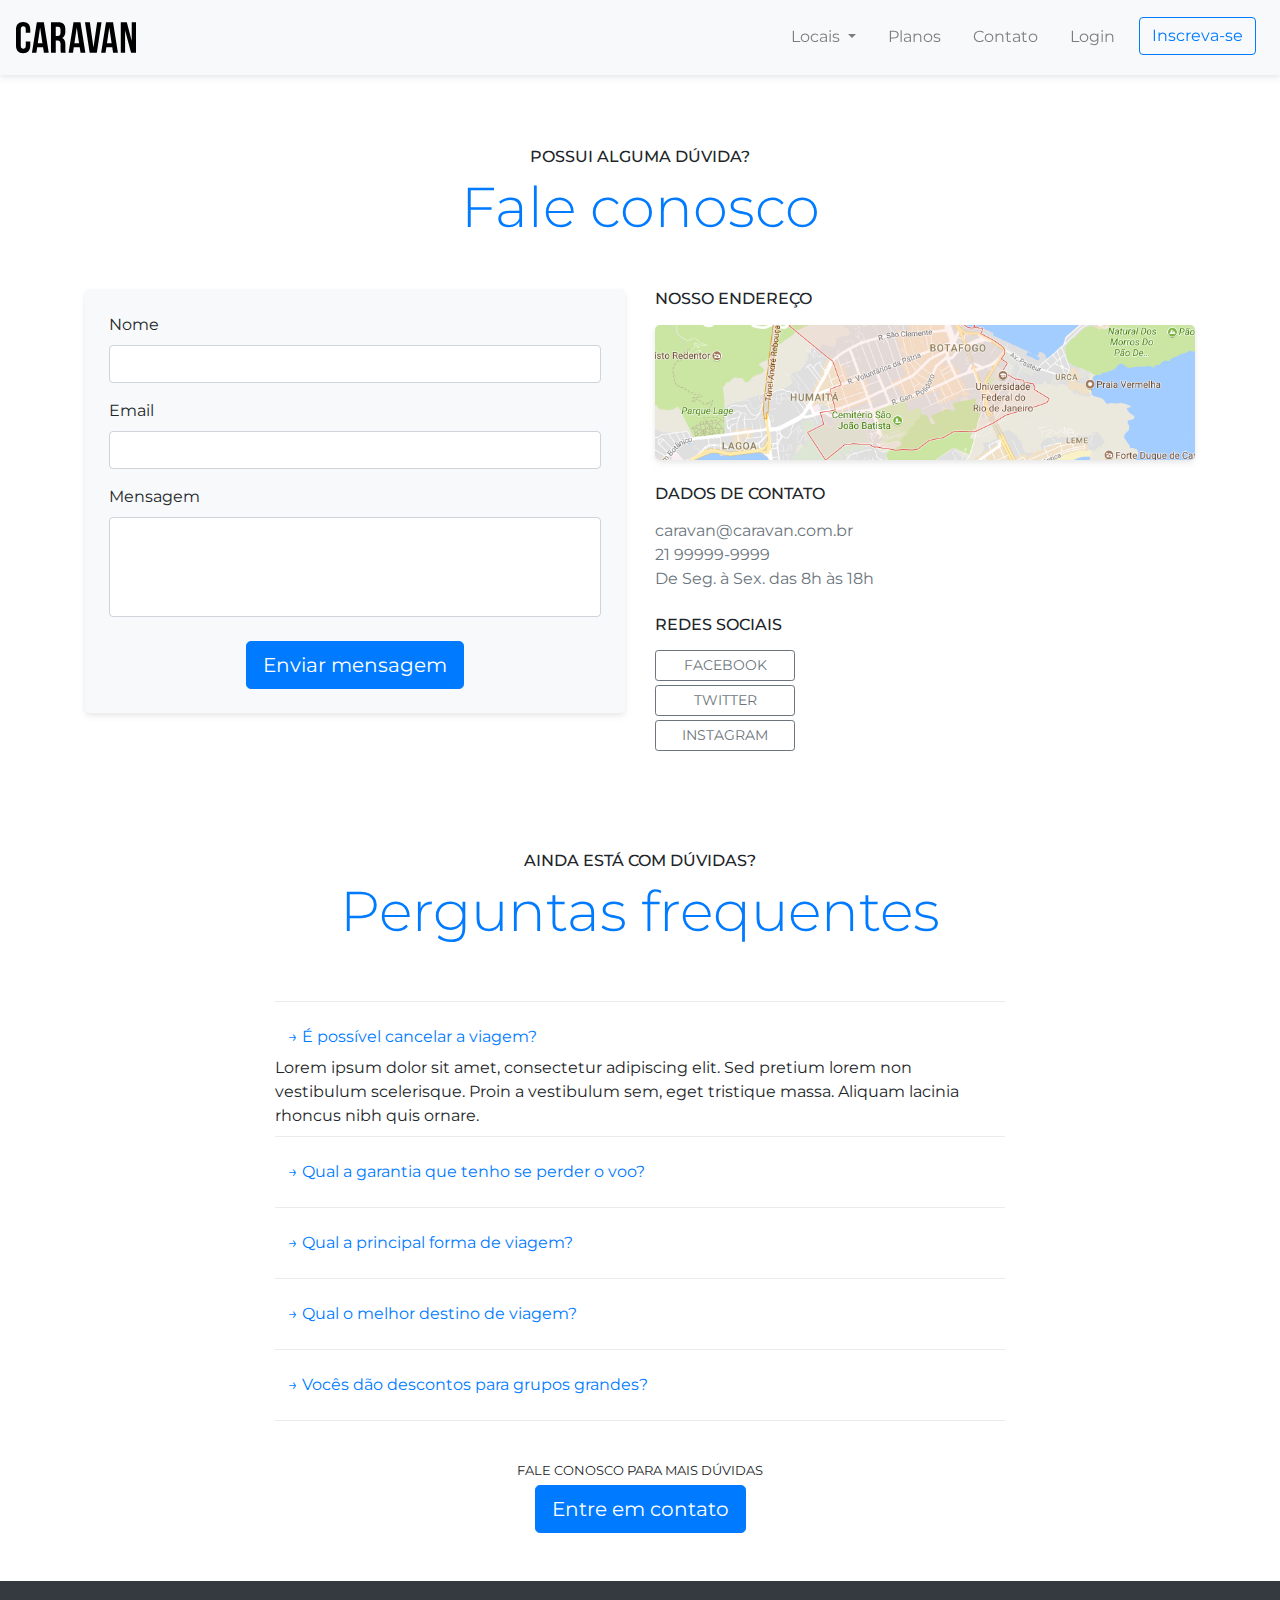
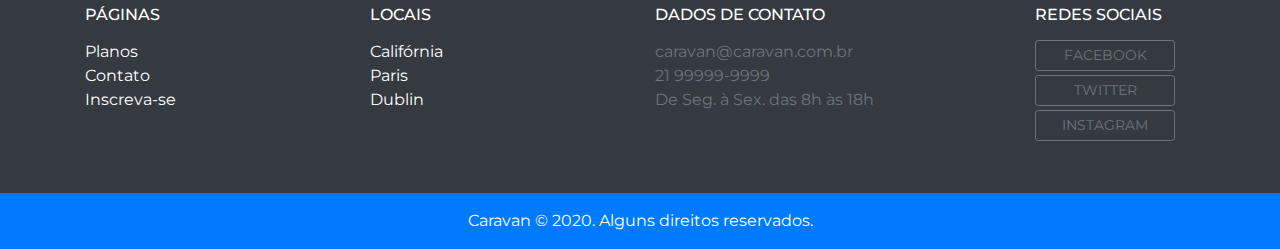
==== contato.html @ 81d550d7 "contact form" ====
<!DOCTYPE html>
<html lang="pt-br">
    <head>

        <meta name="viewport" content="width=device-width, initial-scale=1, shrink-to-fit=no">
        <meta charset="utf-8">

        <title>Caravan</title>

        <link rel="stylesheet" href="css/bootstrap.css">
        <link rel="stylesheet" href="css/style.css">

        <link href="https://fonts.googleapis.com/css?family=Lato|Montserrat&display=swap" rel="stylesheet">

    </head>
    <body>

      <!-- Modal -->
      <div class="modal fade" id="modalLogin" tabindex="-1" role="dialog" aria-labelledby="modalLoginTitulo" aria-hidden="true">
        <div class="modal-dialog" role="document">
          <div class="modal-content">
            <div class="modal-header">
              <h5 class="modal-title" id="modalLoginTitulo">Entre na sua conta</h5>
              <button type="button" class="close" data-dismiss="modal" aria-label="Close">
                <span aria-hidden="true">&times;</span>
              </button>
            </div>
            <div class="modal-body">
              <form type=submit>
                <div class="form-group">
                  <label for= "#email">Email</label>
                  <input type="email" class="form-control" id="email">
                </div>
                <div class="form-group">
                  <label for= "#senha">Senha</label>
                  <input type="password" class="form-control" id="senha">
                </div>
                
                <button type="submit" class="btn btn-primary">Entrar na conta</button>

                <small class="form-text text-muted">
                  Esqueceu a senha?
                  <a href="#">Clique aqui.</a>
                </small>
              </form>
            </div>
          </div>
        </div>
      </div>
      <!-- Fecha Modal -->
        
        <nav class="navbar navbar-expand-md navbar-light bg-light fixed-top py-3 box-shadow"> 
            <a href="index.html" class="navbar-brand">
                <img src="img/caravan.svg" alt="Caravan">
            </a>

            <button class="navbar-toggler" type="button" data-toggle="collapse" data-target="#navbarSupportedContent" aria-controls="navbarSupportedContent" aria-expanded="false" aria-label="Toggle navigation">
                <span class="navbar-toggler-icon"></span>
            </button>

            <div class="collapse navbar-collapse" id="navbarSupportedContent">
                <ul class="navbar-nav ml-auto">
                    <li class="nav-item dropdown">

                        <a class="nav-link dropdown-toggle mx-2" href="#" id="navbarDropdown" role="button" data-toggle="dropdown" aria-haspopup="true" aria-expanded="false">
                            Locais
                        </a>

                        <div class="dropdown-menu" aria-labelledby="navbarDropdown">
                            <a class="dropdown-item" href="local.html">Califórnia</a>
                            <a class="dropdown-item" href="local.html">Paris</a>
                            <a class="dropdown-item" href="local.html">Dublin</a>
                        </div>
                    </li>

                    <li class="nav-item">
                        <a class="nav-link mx-2" href="planos.html">Planos</a>
                    </li>

                    <li class="nav-item">
                        <a class="nav-link mx-2" href="contato.html">Contato</a>
                    </li>

                    <li class="nav-item">
                        <a class="nav-link mx-2" data-toggle="modal" data-target="#modalLogin">Login</a>
                    </li>

                    <li class="nav-item">
                        <a class="btn btn-outline-primary mx-2" href="inscricao.html">Inscreva-se</a>
                    </li>
                </ul>
            </div>

        </nav>


        <section class="container py-4">
            <div class="my-5  text-center">
                <span class="h6 d-block">POSSUI ALGUMA DÚVIDA?</span>
                <h1 class="display-4 text-primary">Fale conosco</h1>
            </div>  

            <div class="row">
                <div class="col-md">
                    <form class="bg-light rounded-lg p-4 box-shadow mb-5">
                        
                        <div class="form-group">
                            <label for="inputNome">Nome</label>
                            <input type="text" class="form-control" id="inputNome">
                        </div>

                        <div class="form-group">
                          <label for="inputEmail">Email</label>
                          <input type="email" class="form-control" id="inputEmail">
                        </div>

                        <div class="form-group">
                            <label for="inputMsg">Mensagem</label>
                            <textarea type="text" class="form-control" id="inputMsg"></textarea>
                        </div>

                        <div class="row mt-4 text-center">
                            <div class="col">
                                <a href="inscricao.html" class="btn btn-primary btn-lg">Enviar mensagem</a>
                            </div>
                        </div>
                      </form>
                </div>
                <div class="col-md">
                    <h2 class="h6 pb-2">NOSSO ENDEREÇO</h2>

                    <a href="#">
                        <img src="img/mapa.png" class="img-fluid rounded-lg box-shadow mb-4" alt="Mapa">
                    </a>

                    <h2 class="h6 pb-2">DADOS DE CONTATO</h2>
                    <ul class="list-unstyled pb-2 text-secondary">
                        <li>caravan@caravan.com.br</li>
                        <li>21 99999-9999</li>
                        <li>De Seg. à Sex. das 8h às 18h</li>
                    </ul>

                    <h2 class="h6 pb-2">REDES SOCIAIS</h2>

                    <ul class="list-unstyled pb-2">
                        <li>
                            <a class="btn btn-outline-secondary btn-block btn-sm mb-1 botao" href="#">FACEBOOK</a>
                        </li>
                        <li>
                            <a class="btn btn-outline-secondary btn-block btn-sm mb-1 botao" href="#">TWITTER</a>
                        </li>
                        <li>
                            <a class="btn btn-outline-secondary btn-block btn-sm mb-1 botao" href="#">INSTAGRAM</a>
                        </li>
                    </ul>

                </div>
            </div>
        </section>


        <section class="container">
            <div class="my-5  text-center">
                <span class="h6 d-block">AINDA ESTÁ COM DÚVIDAS?</span>
                <h2 class="display-4 text-primary">Perguntas frequentes</h2>
            </div>  

            <div class="row justify-content-center">

                <div class="col-md-8" id="perguntasFrequentes">
                    <div class="dropdown-divider"></div>

                    <div class="pergunta py-2">
                      <div class="pergunta-header" id="p1">
                        <h5 class="mb-0">
                          <button class="btn btn-link" data-toggle="collapse" data-target="#txt1" aria-expanded="true" aria-controls="txt1">
                            → É possível cancelar a viagem?
                          </button>
                        </h5>
                      </div>                      
                      <div id="txt1" class="collapse show" aria-labelledby="p1" data-parent="#perguntasFrequentes">
                        <div class="pergunta-body">
                            Lorem ipsum dolor sit amet, consectetur adipiscing elit. Sed pretium lorem non vestibulum scelerisque. Proin a vestibulum sem, eget tristique massa. Aliquam lacinia rhoncus nibh quis ornare. 
                      </div>
                    </div>

                    <div class="dropdown-divider"></div>

                    <div class="pergunta py-2">
                      <div class="pergunta-header" id="p2">
                        <h5 class="mb-0">
                          <button class="btn btn-link collapsed" data-toggle="collapse" data-target="#txt2" aria-expanded="false" aria-controls="txt2">
                            → Qual a garantia que tenho se perder o voo?
                          </button>
                        </h5>
                      </div>
                      <div id="txt2" class="collapse" aria-labelledby="p2" data-parent="#perguntasFrequentes">
                        <div class="pergunta-body">
                            Lorem ipsum dolor sit amet, consectetur adipiscing elit. Sed pretium lorem non vestibulum scelerisque. Proin a vestibulum sem, eget tristique massa. Aliquam lacinia rhoncus nibh quis ornare. 
                        </div>
                      </div>
                    </div>

                    <div class="dropdown-divider"></div>

                    <div class="pergunta py-2">
                      <div class="pergunta-header" id="p3">
                        <h5 class="mb-0">
                          <button class="btn btn-link collapsed" data-toggle="collapse" data-target="#txt3" aria-expanded="false" aria-controls="txt3">
                            → Qual a principal forma de viagem?
                          </button>
                        </h5>
                      </div>
                      <div id="txt3" class="collapse" aria-labelledby="p3" data-parent="#perguntasFrequentes">
                        <div class="pergunta-body">
                            Lorem ipsum dolor sit amet, consectetur adipiscing elit. Sed pretium lorem non vestibulum scelerisque. Proin a vestibulum sem, eget tristique massa. Aliquam lacinia rhoncus nibh quis ornare. 
                        </div>
                      </div>
                    </div>

                    <div class="dropdown-divider"></div>

                    <div class="pergunta py-2">
                        <div class="pergunta-header" id="p4">
                          <h5 class="mb-0">
                            <button class="btn btn-link collapsed" data-toggle="collapse" data-target="#txt4" aria-expanded="false" aria-controls="txt4">
                                → Qual o melhor destino de viagem?
                            </button>
                          </h5>
                        </div>
                        <div id="txt4" class="collapse" aria-labelledby="p4" data-parent="#perguntasFrequentes">
                          <div class="pergunta-body">
                            Lorem ipsum dolor sit amet, consectetur adipiscing elit. Sed pretium lorem non vestibulum scelerisque. Proin a vestibulum sem, eget tristique massa. Aliquam lacinia rhoncus nibh quis ornare. 
                          </div>
                        </div>
                      </div>

                      <div class="dropdown-divider"></div>

                      <div class="pergunta py-2">
                        <div class="pergunta-header" id="p5">
                          <h5 class="mb-0">
                            <button class="btn btn-link collapsed" data-toggle="collapse" data-target="#txt5" aria-expanded="false" aria-controls="txt5">
                                → Vocês dão descontos para grupos grandes?
                            </button>
                          </h5>
                        </div>
                        <div id="txt5" class="collapse" aria-labelledby="p5" data-parent="#perguntasFrequentes">
                          <div class="pergunta-body">
                            Lorem ipsum dolor sit amet, consectetur adipiscing elit. Sed pretium lorem non vestibulum scelerisque. Proin a vestibulum sem, eget tristique massa. Aliquam lacinia rhoncus nibh quis ornare. 
                          </div>
                        </div>
                      </div>

                      <div class="dropdown-divider"></div>
                    </div>
                  </div>
                </div>
            </div>

            <div class="text-center my-4">
                <p class="small m-1">FALE CONOSCO PARA MAIS DÚVIDAS</p>
                <a href="contato.html" class="btn btn-primary btn-lg">Entre em contato</a>
            </div>
        </section>

        <footer class="bg-dark mt-5">
            <div class="container text-white py-4">
                <div class="row">
                    <div class="col-md-3 col-6">
                        <h4 class="h6 pb-2">PÁGINAS</h4>
                        <ul class="list-unstyled pb-2">
                            <li><a href="planos.html">Planos</a></li>
                            <li><a href="contato.html">Contato</a></li>
                            <li><a href="inscricao.html">Inscreva-se</a></li>
                        </ul>
                    </div>

                    <div class="col-md-3 col-6">
                        <h4 class="h6 pb-2">LOCAIS</h4>
                        <ul class="list-unstyled pb-2">
                            <li><a href="local.html">Califórnia</a></li>
                            <li><a href="local.html">Paris</a></li>
                            <li><a href="local.html">Dublin</a></li>
                        </ul>
                    </div>

                    <div class="col-md-4 col-12 ">
                        <h4 class="h6 pb-2">DADOS DE CONTATO</h4>
                        <ul class="list-unstyled pb-2 text-secondary">
                            <li>caravan@caravan.com.br</li>
                            <li>21 99999-9999</li>
                            <li>De Seg. à Sex. das 8h às 18h</li>
                        </ul>
                    </div>

                    <div class="col-md-2 col-12 ">
                        <h4 class="h6 pb-2">REDES SOCIAIS</h4>
                        <ul class="list-unstyled pb-2">
                            <li><a class="btn btn-outline-secondary btn-block btn-sm mb-1 botao" href="#">FACEBOOK</a></li>
                            <li><a class="btn btn-outline-secondary btn-block btn-sm mb-1 botao" href="#">TWITTER</a></li>
                            <li><a class="btn btn-outline-secondary btn-block btn-sm mb-1 botao" href="#">INSTAGRAM</a></li>
                        </ul>
                    </div>

                </div>
            </div>

            <div class="bg-primary text-white py-3 text-center ">
                <p class="mb-0">Caravan &copy; 2020. Alguns direitos reservados.</p>
            </div>
        </footer>

        <script type="text/javascript" src="javascript/jquery-3.4.1.slim.min.js"></script> 
        <script type="text/javascript" src="javascript/popper.min.js"></script> 
        <script type="text/javascript" src="javascript/bootstrap.js"></script> 
        <script type="text/javascript" src="javascript/app.js"></script>
    </body>
</html>
---- css/style.css ----
body {
    font-family: 'Montserrat', sans-serif;
    padding-top: 75px;
}

.box-shadow {
    box-shadow: 0 2px 4px 0 rgba(0,0,0,0.05),
                0 4px 8px 0 rgba(0,0,0,0.05);

}

.icone{
    height: 100px;
}

#home-quote{
    background: url('../img/bg-quote.jpg') center center;
    background-size: cover;
}


@media (max-width: 768px){
    #home-quote .display-4{
        font-size: 2.5rem;
    }

    body{
        padding: 0;
    }

    .fixed-top{
        position: relative;
    }
}

footer a{
    color: #fff;
}

footer a:hover{
    color: #007bff;
}

.botao{
    width: 140px;
}

a:hover{
    text-decoration: none;
}

.lista-plano li + li {
    border-top: 1px solid rgba(0,0,0,0.2);
}
.lista-plano li{
    padding: 1rem;
}

textarea {
    resize: none;
    min-height: 100px;
}
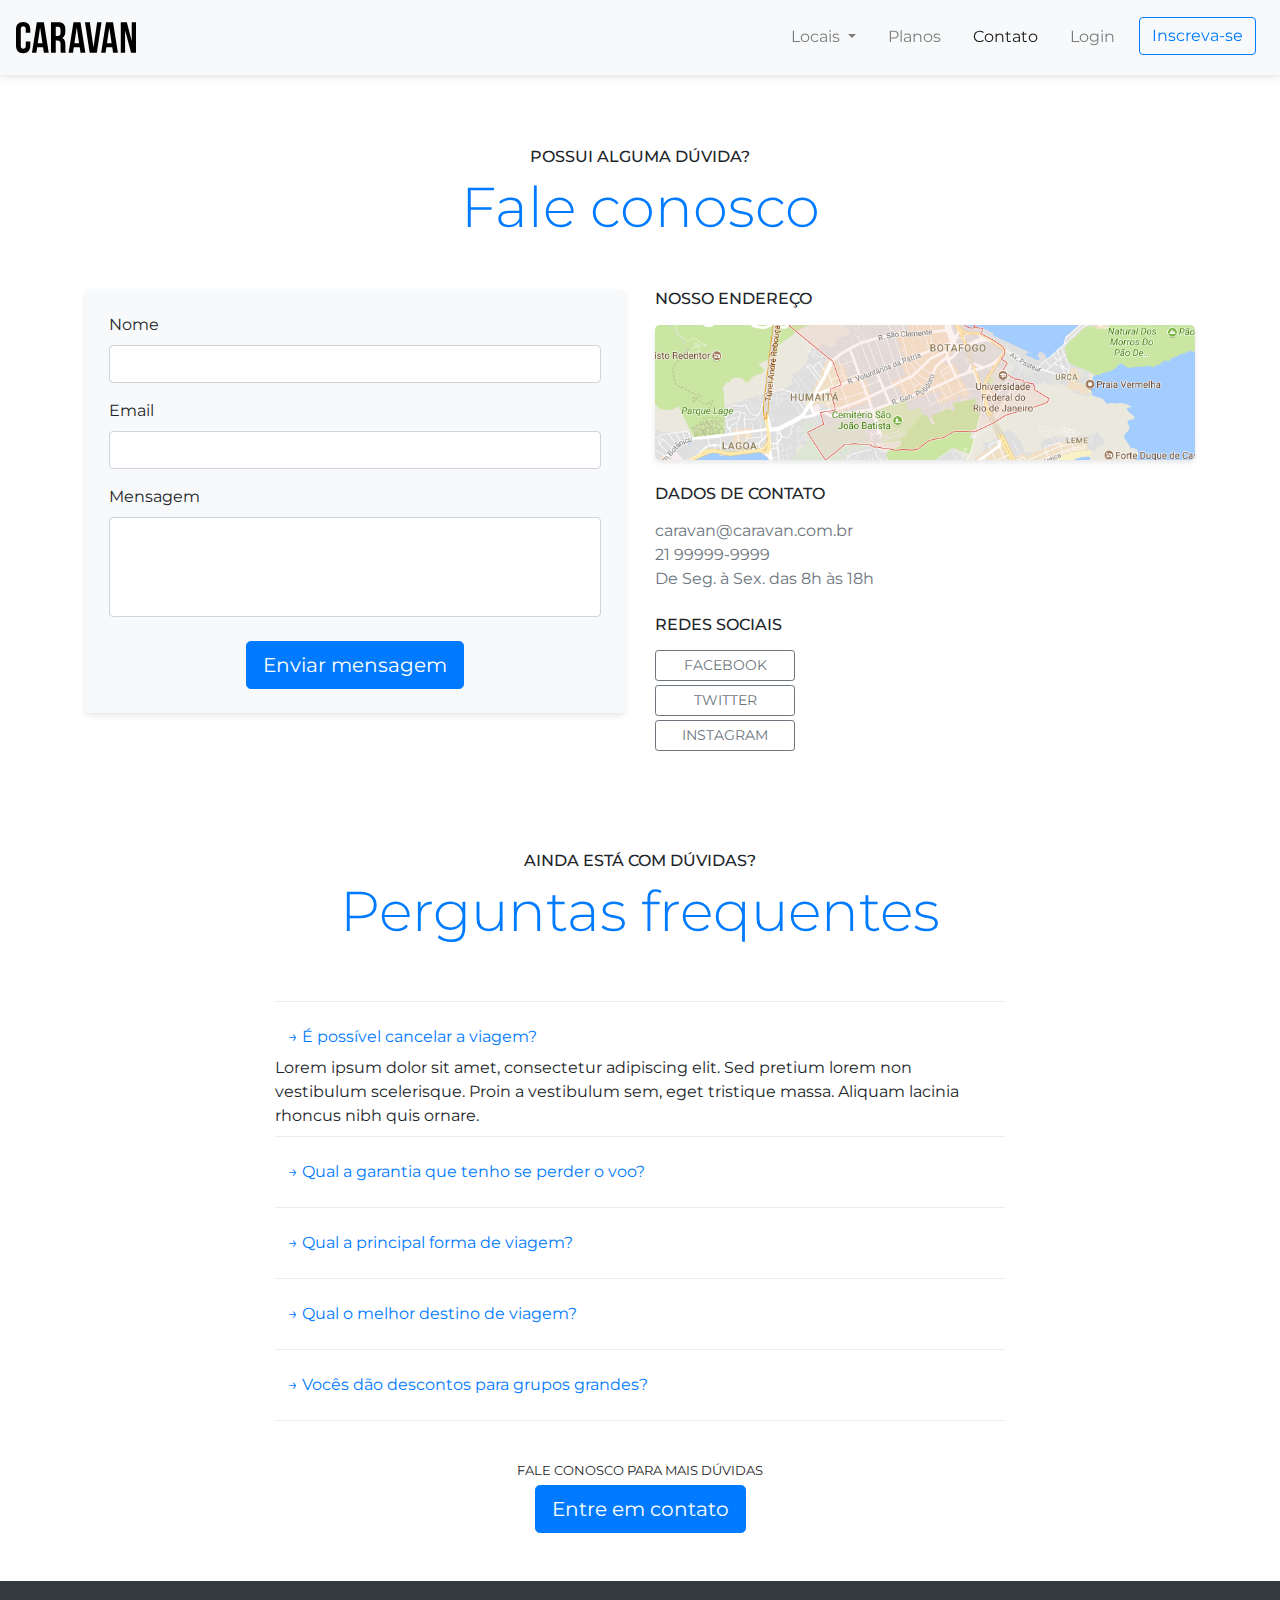
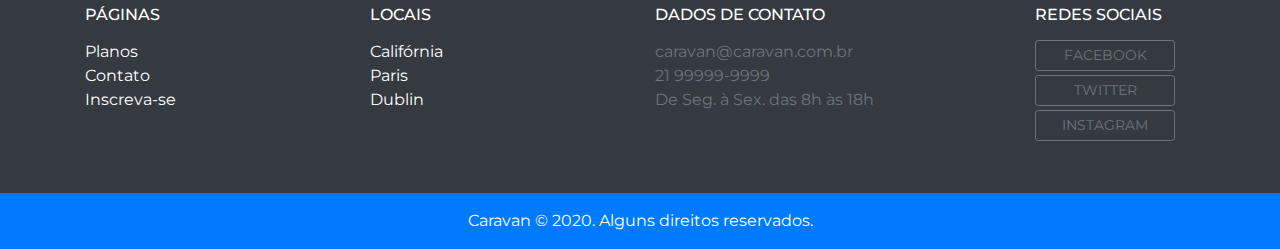
==== commit 6bc60aa4: "Update contato.html" ====
--- a/contato.html
+++ b/contato.html
@@ -5,7 +5,7 @@
         <meta name="viewport" content="width=device-width, initial-scale=1, shrink-to-fit=no">
         <meta charset="utf-8">
 
-        <title>Caravan</title>
+        <title>Caravan - Contato</title>
 
         <link rel="stylesheet" href="css/bootstrap.css">
         <link rel="stylesheet" href="css/style.css">
@@ -78,7 +78,7 @@
                     </li>
 
                     <li class="nav-item">
-                        <a class="nav-link mx-2" href="contato.html">Contato</a>
+                        <a class="nav-link mx-2 active" href="contato.html">Contato</a>
                     </li>
 
                     <li class="nav-item">
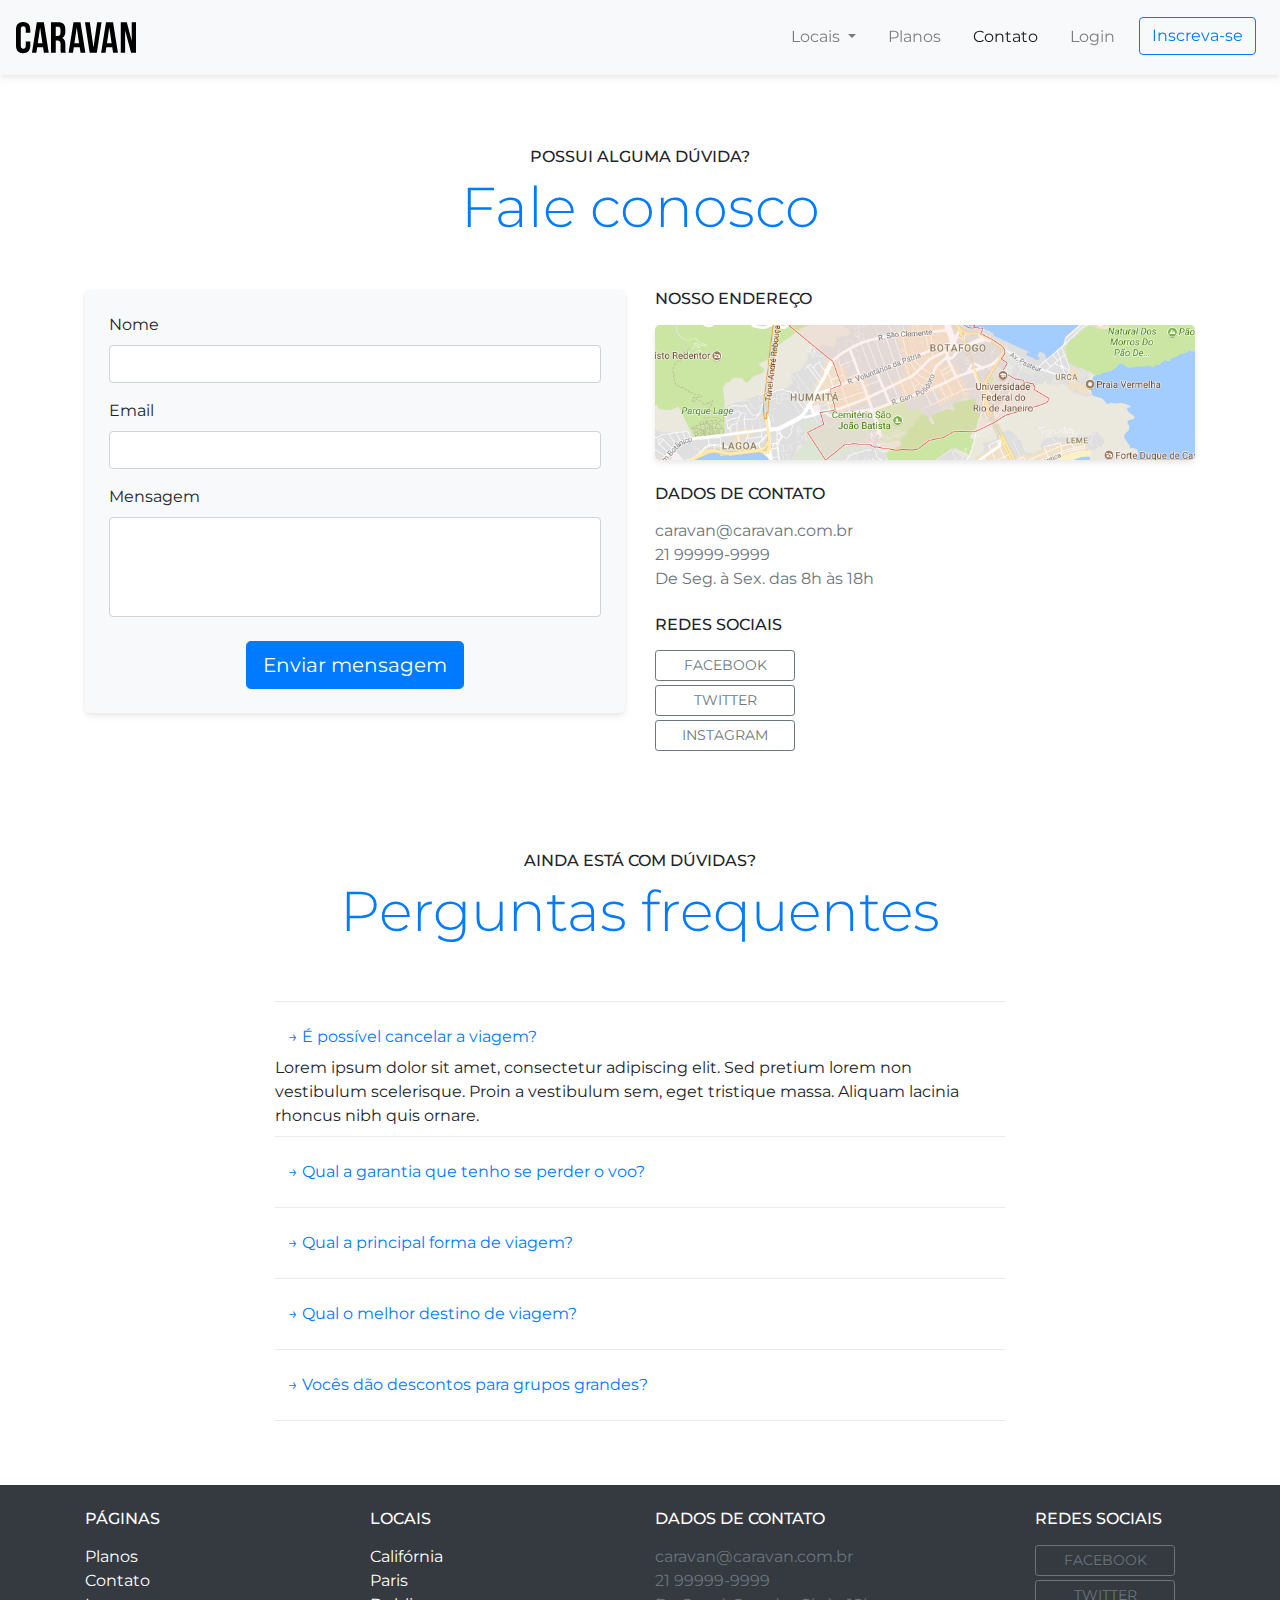
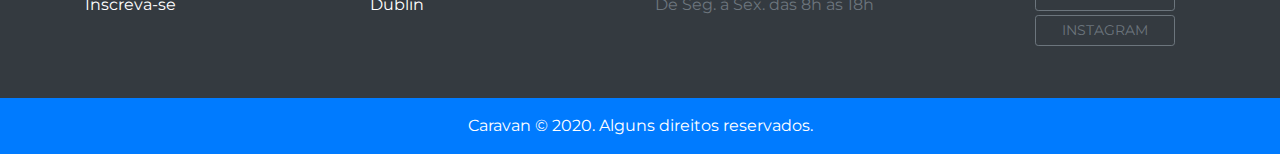
==== commit 1afc64d5: "add tooltip" ====
--- a/contato.html
+++ b/contato.html
@@ -258,10 +258,6 @@
                 </div>
             </div>
 
-            <div class="text-center my-4">
-                <p class="small m-1">FALE CONOSCO PARA MAIS DÚVIDAS</p>
-                <a href="contato.html" class="btn btn-primary btn-lg">Entre em contato</a>
-            </div>
         </section>
 
         <footer class="bg-dark mt-5">
